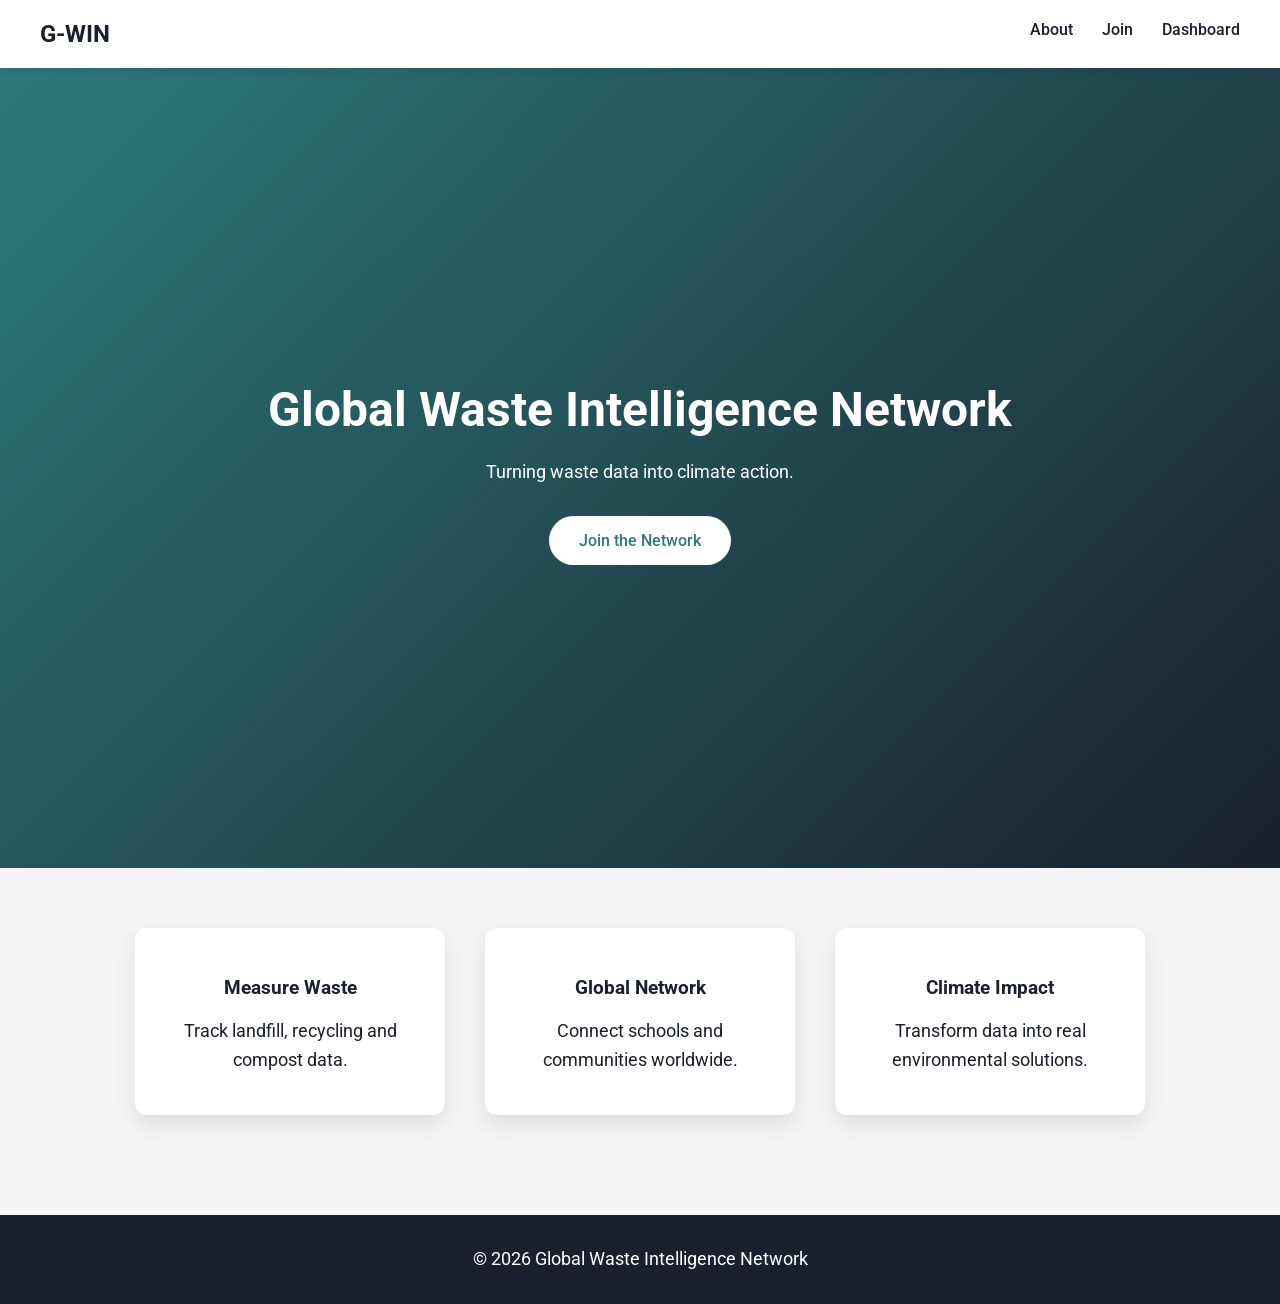
==== index.html @ 57c3c58b "Add files via upload" ====
<!DOCTYPE html>
<html>

<head>
<meta charset="UTF-8">
<title>G-WIN</title>

<link rel="preconnect" href="https://fonts.googleapis.com">
<link href="https://fonts.googleapis.com/css2?family=Roboto:wght@300;400;700&display=swap" rel="stylesheet">

<link rel="stylesheet" href="style.css">

</head>

<body>

<nav class="nav">

<div class="logo">G-WIN</div>

<div class="menu">
<a href="about.html">About</a>
<a href="join.html">Join</a>
<a href="dashboard.html">Dashboard</a>
</div>

</nav>

<section class="hero">

<h1>Global Waste Intelligence Network</h1>

<p>Turning waste data into climate action.</p>

<a href="join.html" class="btn">Join the Network</a>

</section>

<section class="features">

<div class="card">
<h3>Measure Waste</h3>
<p>Track landfill, recycling and compost data.</p>
</div>

<div class="card">
<h3>Global Network</h3>
<p>Connect schools and communities worldwide.</p>
</div>

<div class="card">
<h3>Climate Impact</h3>
<p>Transform data into real environmental solutions.</p>
</div>

</section>

<footer>

<p>© 2026 Global Waste Intelligence Network</p>

</footer>

</body>
</html>
---- style.css ----
/* ---------------- General ---------------- */
body{
font-family:'Roboto',sans-serif;
margin:0;
background:#f5f5f7;
color:#1a202c;
}

h1{
font-size:48px;
font-weight:700;
margin:10px 0;
}

h2{
font-size:28px;
font-weight:500;
margin:10px 0;
}

p{
font-size:18px;
line-height:1.6;
margin:10px 0;
}

/* ---------------- Navigation ---------------- */
.nav{
display:flex;
justify-content:space-between;
padding:20px 40px;
background:white;
box-shadow:0 2px 10px rgba(0,0,0,0.1);
position:sticky;
top:0;
z-index:100;
}

.logo{
font-weight:700;
font-size:24px;
}

.menu a{
margin-left:25px;
text-decoration:none;
color:#1a202c;
font-weight:500;
transition:0.3s;
}

.menu a:hover{
color:#2c7a7b;
}

/* ---------------- Hero Sections ---------------- */
.hero{
height:80vh;
display:flex;
flex-direction:column;
justify-content:center;
align-items:center;
text-align:center;
background:linear-gradient(135deg,#2c7a7b,#1a202c);
color:white;
padding:40px;
}

.hero-small{
height:50vh;
background:linear-gradient(135deg,#1a5959,#2c7a7b);
}

.btn{
background:white;
padding:15px 30px;
border-radius:30px;
text-decoration:none;
color:#2c7a7b;
margin-top:20px;
font-weight:500;
transition:0.3s;
}

.btn:hover{
background:#e6fffa;
}

/* ---------------- Features / Cards ---------------- */
.features, .steps{
display:flex;
flex-wrap:wrap;
justify-content:center;
gap:40px;
padding:60px 20px;
}

.card, .step{
background:white;
padding:30px;
border-radius:12px;
box-shadow:0 10px 25px rgba(0,0,0,0.1);
width:250px;
transition:0.3s;
text-align:center;
}

.card:hover, .step:hover{
transform:translateY(-10px);
}

/* ---------------- Founder Section ---------------- */
.founder{
display:flex;
flex-wrap:wrap;
gap:40px;
align-items:center;
padding:80px 20px;
background:white;
justify-content:center;
}

.founder img{
width:200px;
height:200px;
border-radius:50%;
object-fit:cover;
}

.founder-text{
max-width:600px;
}

/* ---------------- Parallax Section ---------------- */
.parallax{
height:400px;
background-image:url('https://images.unsplash.com/photo-1501004318641-b39e6451bec6');
background-attachment:fixed;
background-position:center;
background-repeat:no-repeat;
background-size:cover;
display:flex;
flex-direction:column;
justify-content:center;
align-items:center;
color:white;
text-align:center;
font-size:28px;
}

/* ---------------- Map ---------------- */
#map{
height:400px;
margin:40px auto;
width:90%;
border-radius:10px;
}

/* ---------------- Login / Join Form ---------------- */
.login{
display:flex;
flex-direction:column;
align-items:center;
margin-top:100px;
}

.login input{
margin:10px;
padding:10px;
width:250px;
border-radius:6px;
border:1px solid #ccc;
}

.login button{
padding:10px 20px;
margin-top:10px;
border:none;
border-radius:6px;
background:#2c7a7b;
color:white;
font-weight:500;
cursor:pointer;
transition:0.3s;
}

.login button:hover{
background:#1a5959;
}

/* ---------------- Footer ---------------- */
footer{
background:#1a202c;
color:white;
text-align:center;
padding:20px;
margin-top:40px;
}
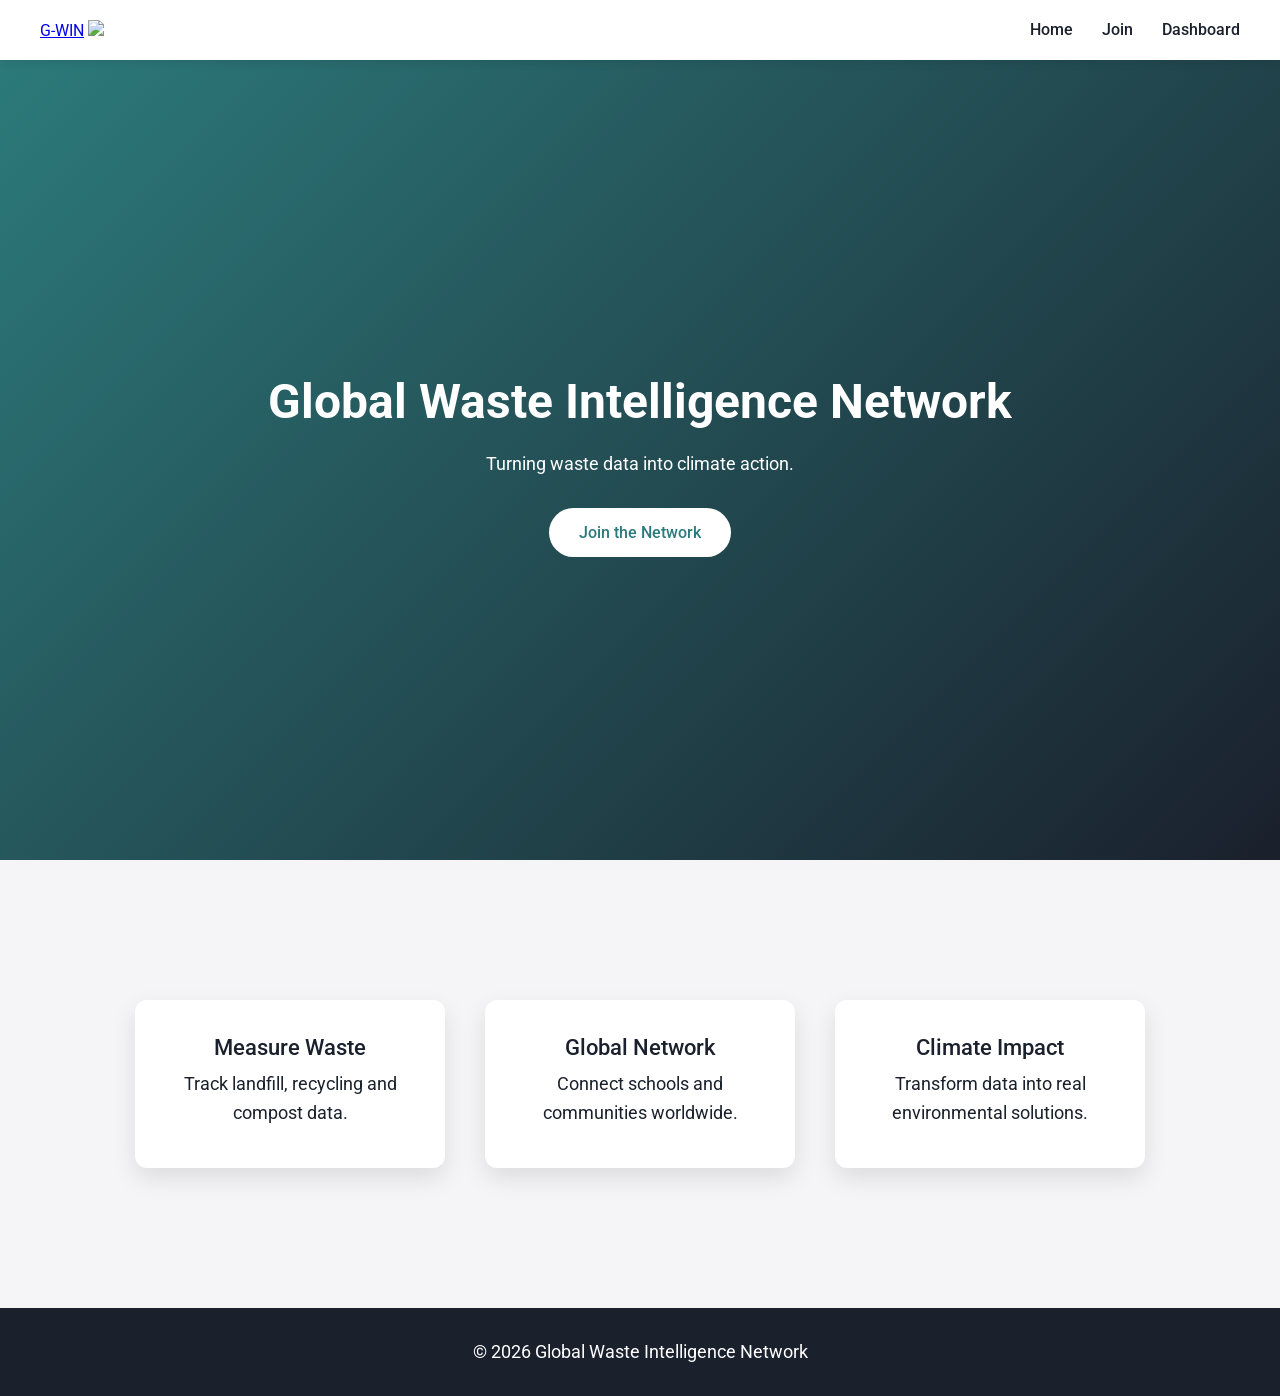
==== commit f14d9430: "Revise logo section and add logo image Updated the logo section and added a logo image." ====
--- a/index.html
+++ b/index.html
@@ -16,10 +16,13 @@
 
 <nav class="nav">
 
-<div class="logo">G-WIN</div>
+<div class="logo-container">
+  <a href="index.html" class="logo-text">G-WIN</a>
+  <img src="logo.png" class="logo-img">
+</div>
 
 <div class="menu">
-<a href="about.html">About</a>
+<a href="index.html">Home</a>
 <a href="join.html">Join</a>
 <a href="dashboard.html">Dashboard</a>
 </div>
@@ -62,4 +65,4 @@
 </footer>
 
 </body>
-</html>+</html>
--- a/style.css
+++ b/style.css
@@ -1,198 +1,246 @@
+@import url('https://fonts.googleapis.com/css2?family=Roboto:wght@300;400;500;700&display=swap');
+
 /* ---------------- General ---------------- */
-body{
-font-family:'Roboto',sans-serif;
-margin:0;
-background:#f5f5f7;
-color:#1a202c;
-}
-
-h1{
-font-size:48px;
-font-weight:700;
-margin:10px 0;
-}
-
-h2{
-font-size:28px;
-font-weight:500;
-margin:10px 0;
-}
-
-p{
-font-size:18px;
-line-height:1.6;
-margin:10px 0;
+body {
+  font-family: 'Roboto', sans-serif;
+  margin: 0;
+  background: #f5f5f7;
+  color: #1a202c;
+}
+
+h1 {
+  font-size: 48px;
+  font-weight: 700;
+  margin: 10px 0;
+}
+
+h2 {
+  font-size: 28px;
+  font-weight: 500;
+  margin: 10px 0;
+}
+
+h3 {
+  font-size: 22px;
+  font-weight: 500;
+  margin: 5px 0;
+}
+
+p {
+  font-size: 18px;
+  line-height: 1.6;
+  margin: 10px 0;
 }
 
 /* ---------------- Navigation ---------------- */
-.nav{
-display:flex;
-justify-content:space-between;
-padding:20px 40px;
-background:white;
-box-shadow:0 2px 10px rgba(0,0,0,0.1);
-position:sticky;
-top:0;
-z-index:100;
-}
-
-.logo{
-font-weight:700;
-font-size:24px;
-}
-
-.menu a{
-margin-left:25px;
-text-decoration:none;
-color:#1a202c;
-font-weight:500;
-transition:0.3s;
-}
-
-.menu a:hover{
-color:#2c7a7b;
+.nav {
+  display: flex;
+  justify-content: space-between;
+  padding: 20px 40px;
+  background: white;
+  box-shadow: 0 2px 10px rgba(0,0,0,0.1);
+  position: sticky;
+  top: 0;
+  z-index: 100;
+}
+
+.logo {
+  font-weight: 700;
+  font-size: 24px;
+}
+
+.menu a {
+  margin-left: 25px;
+  text-decoration: none;
+  color: #1a202c;
+  font-weight: 500;
+  transition: 0.3s;
+}
+
+.menu a:hover {
+  color: #2c7a7b;
 }
 
 /* ---------------- Hero Sections ---------------- */
-.hero{
-height:80vh;
-display:flex;
-flex-direction:column;
-justify-content:center;
-align-items:center;
-text-align:center;
-background:linear-gradient(135deg,#2c7a7b,#1a202c);
-color:white;
-padding:40px;
-}
-
-.hero-small{
-height:50vh;
-background:linear-gradient(135deg,#1a5959,#2c7a7b);
-}
-
-.btn{
-background:white;
-padding:15px 30px;
-border-radius:30px;
-text-decoration:none;
-color:#2c7a7b;
-margin-top:20px;
-font-weight:500;
-transition:0.3s;
-}
-
-.btn:hover{
-background:#e6fffa;
-}
-
-/* ---------------- Features / Cards ---------------- */
-.features, .steps{
-display:flex;
-flex-wrap:wrap;
-justify-content:center;
-gap:40px;
-padding:60px 20px;
-}
-
-.card, .step{
-background:white;
-padding:30px;
-border-radius:12px;
-box-shadow:0 10px 25px rgba(0,0,0,0.1);
-width:250px;
-transition:0.3s;
-text-align:center;
-}
-
-.card:hover, .step:hover{
-transform:translateY(-10px);
-}
-
-/* ---------------- Founder Section ---------------- */
-.founder{
-display:flex;
-flex-wrap:wrap;
-gap:40px;
-align-items:center;
-padding:80px 20px;
-background:white;
-justify-content:center;
-}
-
-.founder img{
-width:200px;
-height:200px;
-border-radius:50%;
-object-fit:cover;
-}
-
-.founder-text{
-max-width:600px;
+.hero {
+  height: 80vh;
+  display: flex;
+  flex-direction: column;
+  justify-content: center;
+  align-items: center;
+  text-align: center;
+  background: linear-gradient(135deg, #2c7a7b, #1a202c);
+  color: white;
+  padding: 40px;
+}
+
+.hero-small {
+  height: 50vh;
+  background: linear-gradient(135deg, #1a5959, #2c7a7b);
+}
+
+.btn {
+  background: white;
+  padding: 15px 30px;
+  border-radius: 30px;
+  text-decoration: none;
+  color: #2c7a7b;
+  margin-top: 20px;
+  font-weight: 500;
+  transition: 0.3s;
+}
+
+.btn:hover {
+  background: #e6fffa;
+}
+
+/* ---------------- Features / Steps Cards ---------------- */
+.features, .steps {
+  display: flex;
+  flex-wrap: wrap;
+  justify-content: center;
+  gap: 40px;
+  padding: 60px 20px;
+}
+
+.card, .step {
+  background: white;
+  padding: 30px;
+  border-radius: 12px;
+  box-shadow: 0 10px 25px rgba(0,0,0,0.1);
+  width: 250px;
+  transition: 0.3s;
+  text-align: center;
+}
+
+.card:hover, .step:hover {
+  transform: translateY(-10px);
+}
+
+.founder-apple img {
+  width: 180px;
+  height: 180px;
+  border-radius: 50%;
+  object-fit: cover;
+  box-shadow: 0 15px 30px rgba(0,0,0,0.15);
+}
+
+.about-apple {
+  padding: 100px 20px;
+  text-align: center;
+  background: #ffffff;
+}
+
+.about-apple h1 {
+  font-size: 56px;
+  font-weight: 700;
+}
+
+.subtitle {
+  color: #6b7280;
+  font-size: 20px;
+  margin-bottom: 40px;
+}
+
+.founder-apple {
+  display: flex;
+  align-items: center;
+  justify-content: center;
+  gap: 50px;
+  flex-wrap: wrap;
+  margin-top: 50px;
+}
+
+.founder-text {
+  max-width: 500px;
+  text-align: left;
+}
+
+.founder-text h3 {
+  font-size: 26px;
+  font-weight: 600;
+}
+
+.founder-text p {
+  color: #4b5563;
+  font-size: 17px;
+}
+
+section {
+  margin-bottom: 80px;
 }
 
 /* ---------------- Parallax Section ---------------- */
-.parallax{
-height:400px;
-background-image:url('https://images.unsplash.com/photo-1501004318641-b39e6451bec6');
-background-attachment:fixed;
-background-position:center;
-background-repeat:no-repeat;
-background-size:cover;
-display:flex;
-flex-direction:column;
-justify-content:center;
-align-items:center;
-color:white;
-text-align:center;
-font-size:28px;
+.parallax {
+  height: 400px;
+  background-image: url('https://images.unsplash.com/photo-1501004318641-b39e6451bec6');
+  background-attachment: fixed;
+  background-position: center;
+  background-repeat: no-repeat;
+  background-size: cover;
+  display: flex;
+  flex-direction: column;
+  justify-content: center;
+  align-items: center;
+  color: white;
+  text-align: center;
+  font-size: 28px;
 }
 
 /* ---------------- Map ---------------- */
-#map{
-height:400px;
-margin:40px auto;
-width:90%;
-border-radius:10px;
-}
+#map {
+  height: 400px;
+  margin: 40px auto;
+  width: 90%;
+  border-radius: 10px;
+}
+
 
 /* ---------------- Login / Join Form ---------------- */
-.login{
-display:flex;
-flex-direction:column;
-align-items:center;
-margin-top:100px;
-}
-
-.login input{
-margin:10px;
-padding:10px;
-width:250px;
-border-radius:6px;
-border:1px solid #ccc;
-}
-
-.login button{
-padding:10px 20px;
-margin-top:10px;
-border:none;
-border-radius:6px;
-background:#2c7a7b;
-color:white;
-font-weight:500;
-cursor:pointer;
-transition:0.3s;
-}
-
-.login button:hover{
-background:#1a5959;
+.login {
+  display: flex;
+  flex-direction: column;
+  align-items: center;
+  margin-top: 100px;
+}
+
+.login input {
+  margin: 10px;
+  padding: 12px;
+  width: 250px;
+  border-radius: 6px;
+  border: 1px solid #ccc;
+  font-size: 16px;
+}
+
+.login button {
+  padding: 12px 25px;
+  margin-top: 10px;
+  border: none;
+  border-radius: 6px;
+  background: #2c7a7b;
+  color: white;
+  font-weight: 500;
+  cursor: pointer;
+  transition: 0.3s;
+}
+
+.login button:hover {
+  background: #1a5959;
+}
+
+/* ---------------- Dashboard Chart ---------------- */
+canvas {
+  max-width: 90%;
+  margin: 40px auto;
+  display: block;
 }
 
 /* ---------------- Footer ---------------- */
-footer{
-background:#1a202c;
-color:white;
-text-align:center;
-padding:20px;
-margin-top:40px;
-}+footer {
+  background: #1a202c;
+  color: white;
+  text-align: center;
+  padding: 20px;
+  margin-top: 40px;
+}
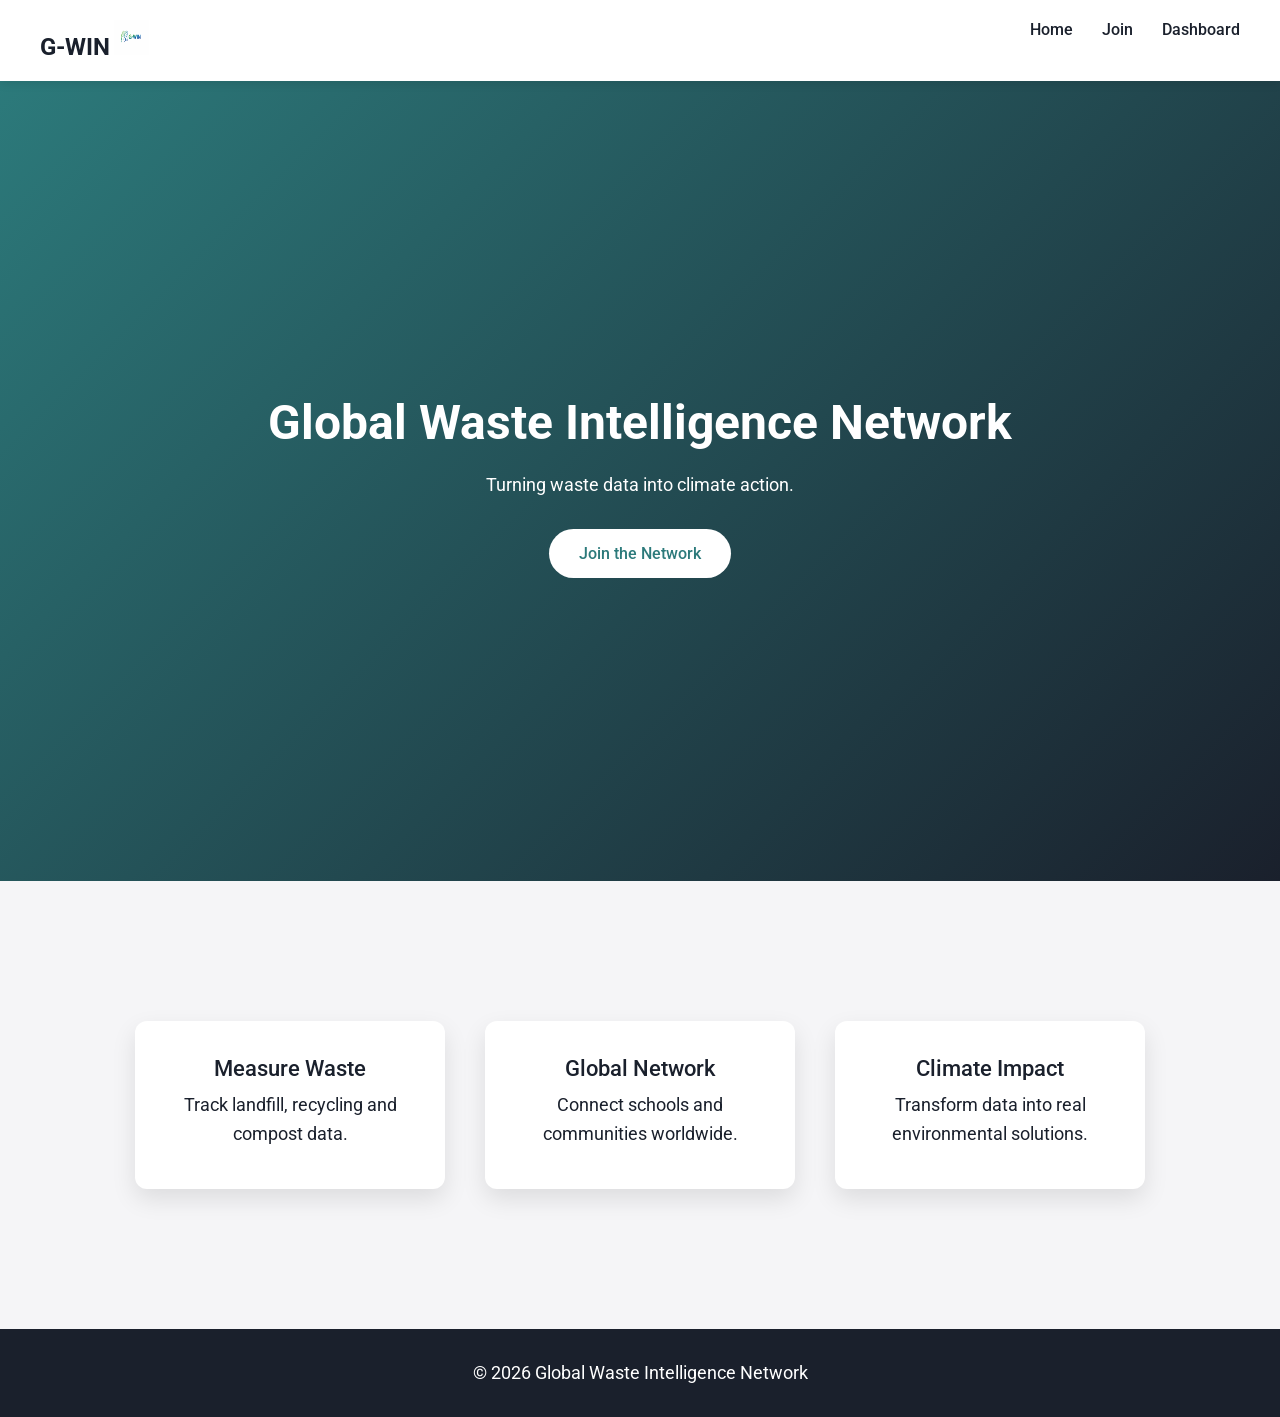
==== commit 5b56c0fd: "Fix HTML formatting and structure" ====
--- a/index.html
+++ b/index.html
@@ -17,10 +17,9 @@
 <nav class="nav">
 
 <div class="logo-container">
-  <a href="index.html" class="logo-text">G-WIN</a>
-  <img src="logo.png" class="logo-img">
-</div>
-
+<a href="index.html" class="logo-text">G-WIN</a>
+<img src="logo.png" class="logo-img">
+</div>  
 <div class="menu">
 <a href="index.html">Home</a>
 <a href="join.html">Join</a>
--- a/style.css
+++ b/style.css
@@ -136,10 +136,10 @@
   font-weight: 700;
 }
 
-.subtitle {
-  color: #6b7280;
-  font-size: 20px;
-  margin-bottom: 40px;
+.subtitle{
+  font-size:20px;
+  color:#6b7280;
+  margin-bottom:40px;
 }
 
 .founder-apple {
@@ -186,6 +186,25 @@
   text-align: center;
   font-size: 28px;
 }
+.contributors{
+  margin-top:80px;
+  text-align:center;
+}
+
+.contributors-list{
+  display:flex;
+  justify-content:center;
+  gap:40px;
+  margin-top:20px;
+}
+
+.contributor img{
+  width:80px;
+}
+
+.contributor p{
+  margin-top:10px;
+}
 
 /* ---------------- Map ---------------- */
 #map {
@@ -244,3 +263,59 @@
   padding: 20px;
   margin-top: 40px;
 }
+----------------------------------------------------
+.logo-container{
+  display:flex;
+  align-items:center;
+  gap:10px;
+}
+
+.logo-text{
+  font-weight:700;
+  font-size:24px;
+  text-decoration:none;
+  color:#1a202c;
+}
+
+.logo-img{
+  width:35px;
+  height:35px;
+}
+-----------------------------------------------------
+form{
+  max-width:600px;
+  margin:60px auto;
+  display:flex;
+  flex-direction:column;
+  gap:15px;
+}
+
+input, select, textarea{
+  padding:12px;
+  border-radius:8px;
+  border:1px solid #ccc;
+  font-size:16px;
+}
+
+textarea{
+  height:120px;
+}
+
+button{
+  padding:12px;
+  border:none;
+  border-radius:8px;
+  background:#2c7a7b;
+  color:white;
+  font-size:16px;
+  cursor:pointer;
+}
+
+button:hover{
+  background:#1a5959;
+}
+
+.success{
+  text-align:center;
+  margin-top:150px;
+}
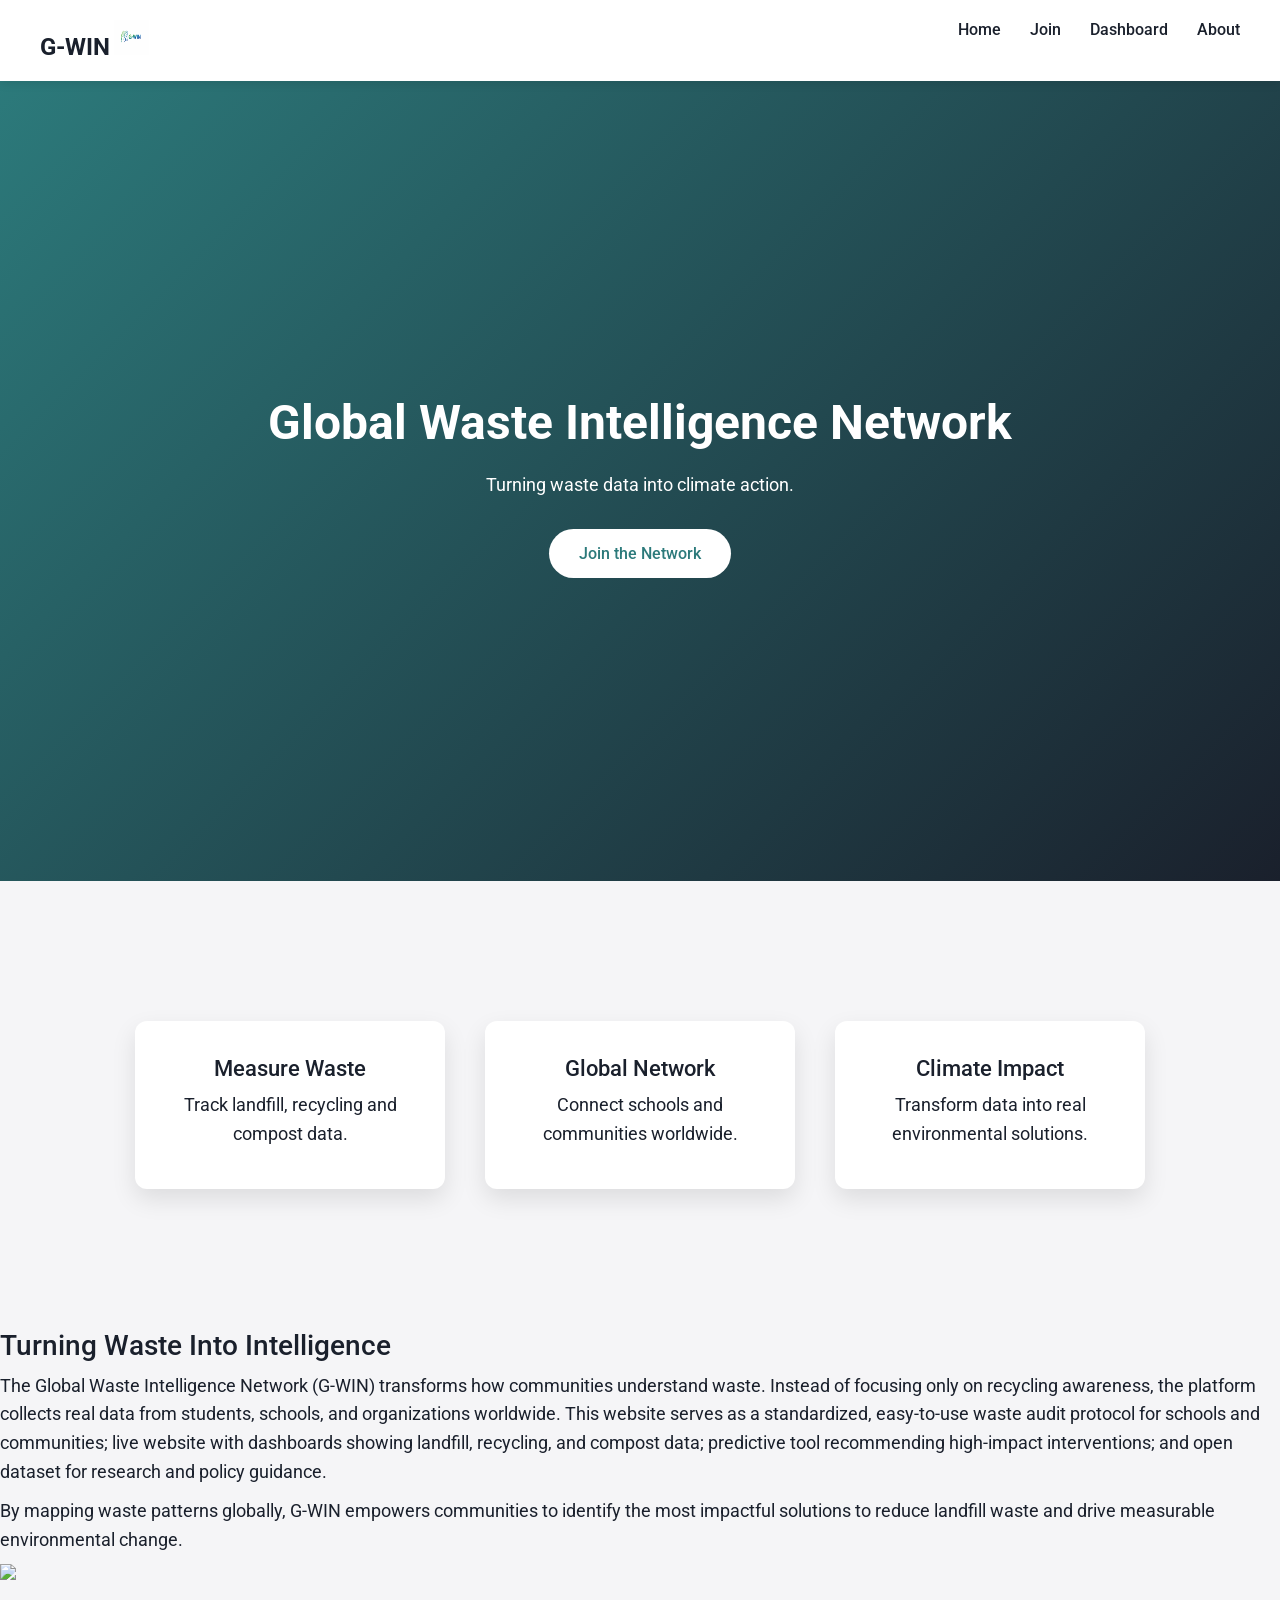
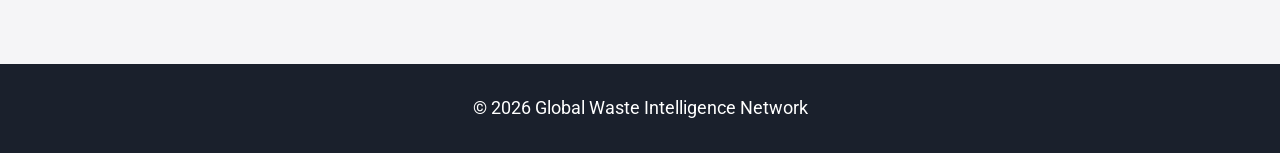
==== commit 380d9969: "Add mission section to index.html Added a new mission section with details about G-WIN's goals and v" ====
--- a/index.html
+++ b/index.html
@@ -17,13 +17,15 @@
 <nav class="nav">
 
 <div class="logo-container">
-<a href="index.html" class="logo-text">G-WIN</a>
-<img src="logo.png" class="logo-img">
-</div>  
+  <a href="index.html" class="logo-text">G-WIN</a>
+  <img src="logo.png" class="logo-img">
+</div>
+
 <div class="menu">
 <a href="index.html">Home</a>
 <a href="join.html">Join</a>
 <a href="dashboard.html">Dashboard</a>
+<a href="about.html">About</a>
 </div>
 
 </nav>
@@ -57,6 +59,33 @@
 
 </section>
 
+<section class="mission-section">
+
+<div class="mission-text">
+<h2>Turning Waste Into Intelligence</h2>
+
+<p>
+The Global Waste Intelligence Network (G-WIN) transforms how communities understand waste.
+  Instead of focusing only on recycling awareness, the platform collects real data from 
+  students, schools, and organizations worldwide. This website serves as a standardized, 
+  easy-to-use waste audit protocol for schools and communities; live website with dashboards 
+  showing landfill, recycling, and compost data; predictive tool recommending high-impact interventions; and open dataset for research and policy guidance.
+
+</p>
+
+<p>
+By mapping waste patterns globally, G-WIN empowers communities to identify the most impactful
+solutions to reduce landfill waste and drive measurable environmental change.
+</p>
+
+</div>
+
+<div class="mission-visual">
+<img src="https://images.unsplash.com/photo-1497436072909-f5e4be32a471">
+</div>
+
+</section>
+
 <footer>
 
 <p>© 2026 Global Waste Intelligence Network</p>
--- a/style.css
+++ b/style.css
@@ -1,6 +1,6 @@
 @import url('https://fonts.googleapis.com/css2?family=Roboto:wght@300;400;500;700&display=swap');
 
-/* ---------------- General ---------------- */
+/* -------------------------------- */
 body {
   font-family: 'Roboto', sans-serif;
   margin: 0;
@@ -32,7 +32,7 @@
   margin: 10px 0;
 }
 
-/* ---------------- Navigation ---------------- */
+/* -------------------------------- */
 .nav {
   display: flex;
   justify-content: space-between;
@@ -61,7 +61,7 @@
   color: #2c7a7b;
 }
 
-/* ---------------- Hero Sections ---------------- */
+/* -------------------------------- */
 .hero {
   height: 80vh;
   display: flex;
@@ -94,7 +94,7 @@
   background: #e6fffa;
 }
 
-/* ---------------- Features / Steps Cards ---------------- */
+/* -------------------------------- */
 .features, .steps {
   display: flex;
   flex-wrap: wrap;
@@ -170,7 +170,7 @@
   margin-bottom: 80px;
 }
 
-/* ---------------- Parallax Section ---------------- */
+/* -------------------------------- */
 .parallax {
   height: 400px;
   background-image: url('https://images.unsplash.com/photo-1501004318641-b39e6451bec6');
@@ -186,27 +186,63 @@
   text-align: center;
   font-size: 28px;
 }
+/* -------------------------------- */
+/* ---------------- Contributors Section ---------------- */
+
 .contributors{
-  margin-top:80px;
+  background:#f2f2f2;
+  padding:80px 20px;
   text-align:center;
 }
 
-.contributors-list{
+.contributors h2{
+  font-size:32px;
+  margin-bottom:10px;
+}
+
+.contributors-sub{
+  color:#555;
+  margin-bottom:40px;
+}
+
+.contributors-grid{
   display:flex;
+  flex-wrap:wrap;
   justify-content:center;
-  gap:40px;
-  margin-top:20px;
-}
-
-.contributor img{
+  gap:30px;
+}
+
+.contributor-card{
+  background:white;
+  padding:25px;
+  border-radius:12px;
+  width:220px;
+  box-shadow:0 8px 20px rgba(0,0,0,0.08);
+  transition:0.3s;
+}
+
+.contributor-card:hover{
+  transform:translateY(-6px);
+}
+
+.contributor-card img{
   width:80px;
-}
-
-.contributor p{
-  margin-top:10px;
-}
-
-/* ---------------- Map ---------------- */
+  height:80px;
+  border-radius:50%;
+  object-fit:cover;
+  margin-bottom:15px;
+}
+
+.contributor-card h3{
+  font-size:18px;
+  margin-bottom:5px;
+}
+
+.contributor-card p{
+  font-size:14px;
+  color:#666;
+}
+/* -------------------------------- */
 #map {
   height: 400px;
   margin: 40px auto;
@@ -215,7 +251,7 @@
 }
 
 
-/* ---------------- Login / Join Form ---------------- */
+/* -------------------------------- */
 .login {
   display: flex;
   flex-direction: column;
@@ -248,14 +284,14 @@
   background: #1a5959;
 }
 
-/* ---------------- Dashboard Chart ---------------- */
+/* -------------------------------- */
 canvas {
   max-width: 90%;
   margin: 40px auto;
   display: block;
 }
 
-/* ---------------- Footer ---------------- */
+/* -------------------------------- */
 footer {
   background: #1a202c;
   color: white;
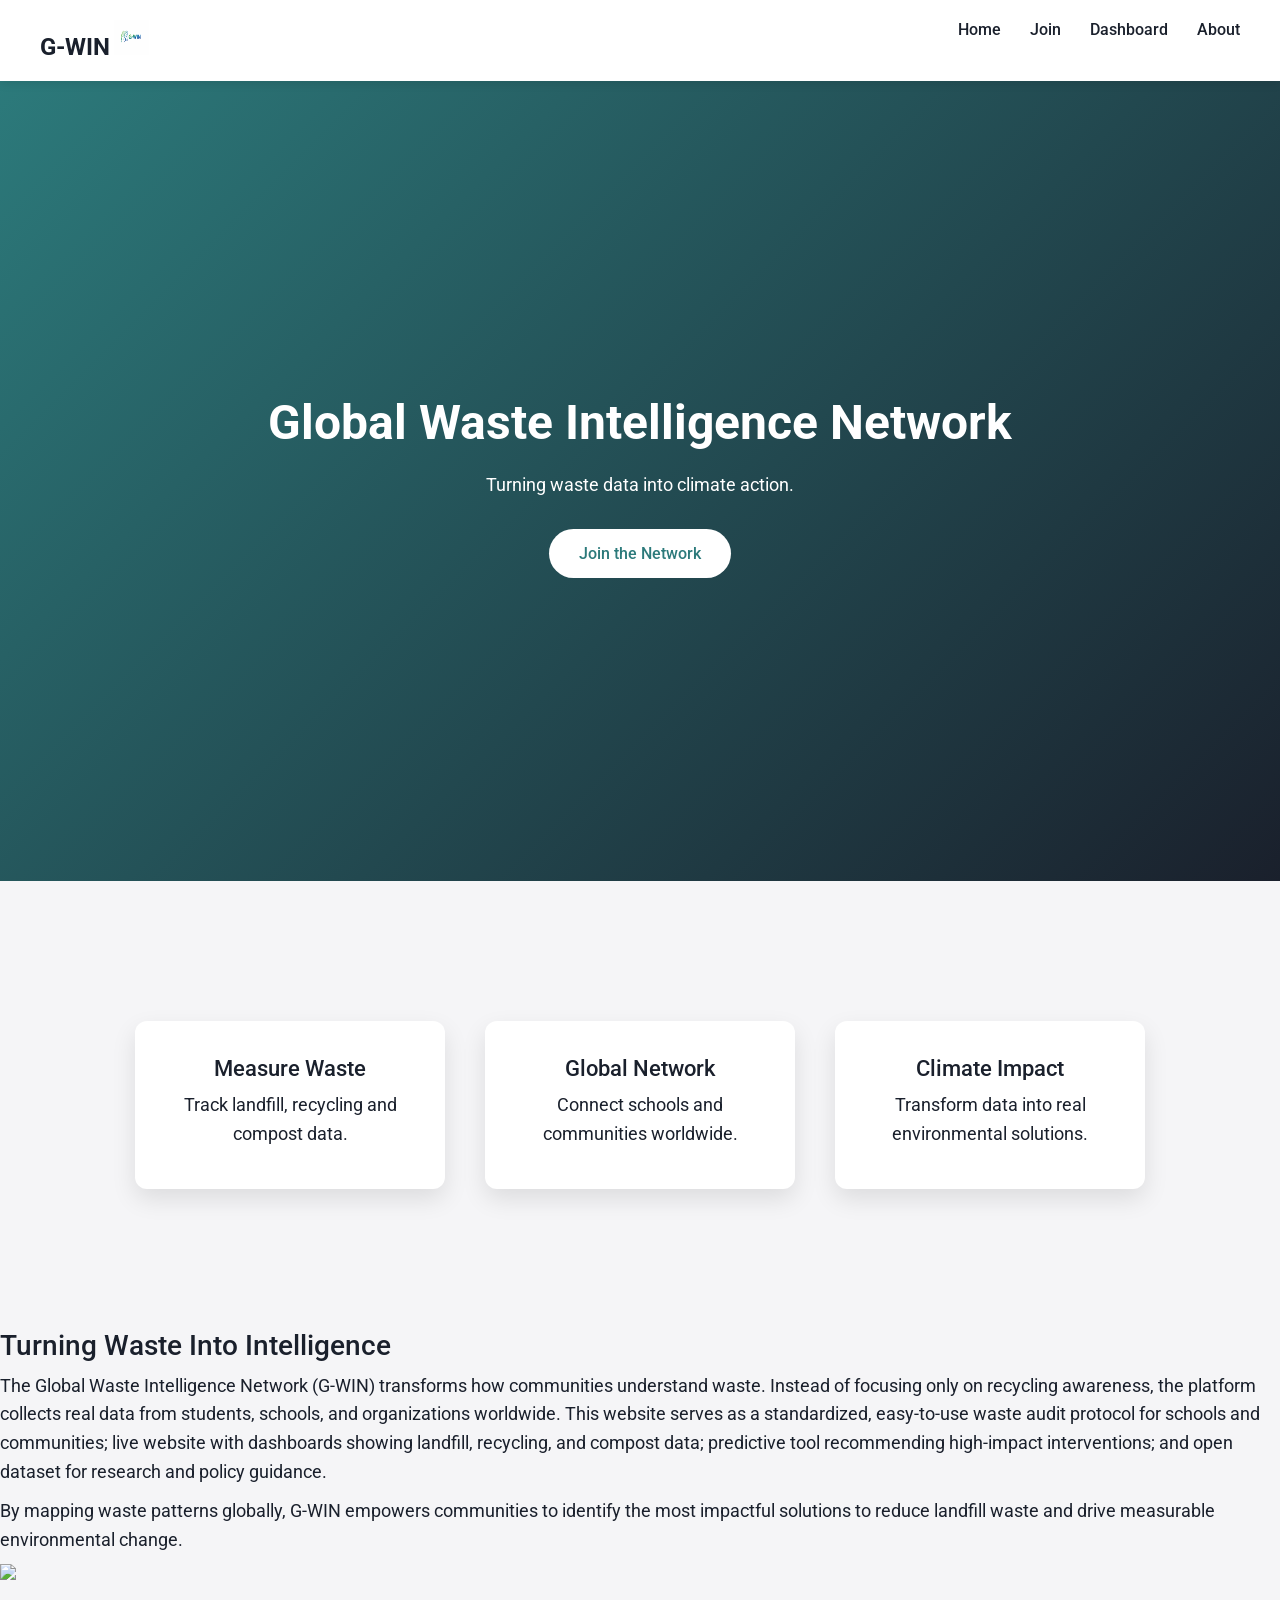
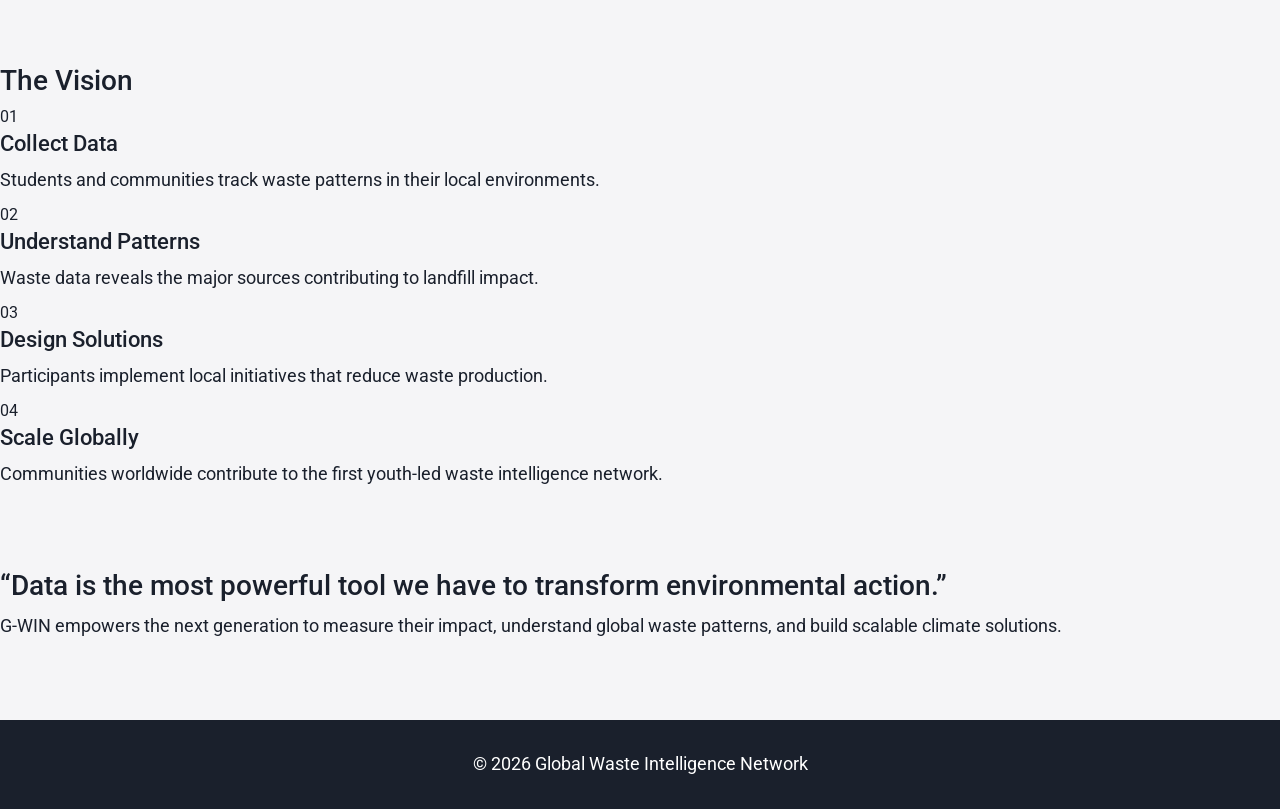
==== commit bc2f20cc: "Add vision section with data collection and impact steps Added a vision section detailing the G-WIN'" ====
--- a/index.html
+++ b/index.html
@@ -83,6 +83,51 @@
 <div class="mission-visual">
 <img src="https://images.unsplash.com/photo-1497436072909-f5e4be32a471">
 </div>
+</section>
+
+<section class="vision">
+
+<h2>The Vision</h2>
+
+<div class="timeline">
+
+<div class="timeline-step">
+<span>01</span>
+<h3>Collect Data</h3>
+<p>Students and communities track waste patterns in their local environments.</p>
+</div>
+
+<div class="timeline-step">
+<span>02</span>
+<h3>Understand Patterns</h3>
+<p>Waste data reveals the major sources contributing to landfill impact.</p>
+</div>
+
+<div class="timeline-step">
+<span>03</span>
+<h3>Design Solutions</h3>
+<p>Participants implement local initiatives that reduce waste production.</p>
+</div>
+
+<div class="timeline-step">
+<span>04</span>
+<h3>Scale Globally</h3>
+<p>Communities worldwide contribute to the first youth-led waste intelligence network.</p>
+</div>
+
+</div>
+
+</section>
+<section class="vision-quote">
+
+<h2>
+“Data is the most powerful tool we have to transform environmental action.”
+</h2>
+
+<p>
+G-WIN empowers the next generation to measure their impact, understand global waste patterns,
+and build scalable climate solutions.
+</p>
 
 </section>
 
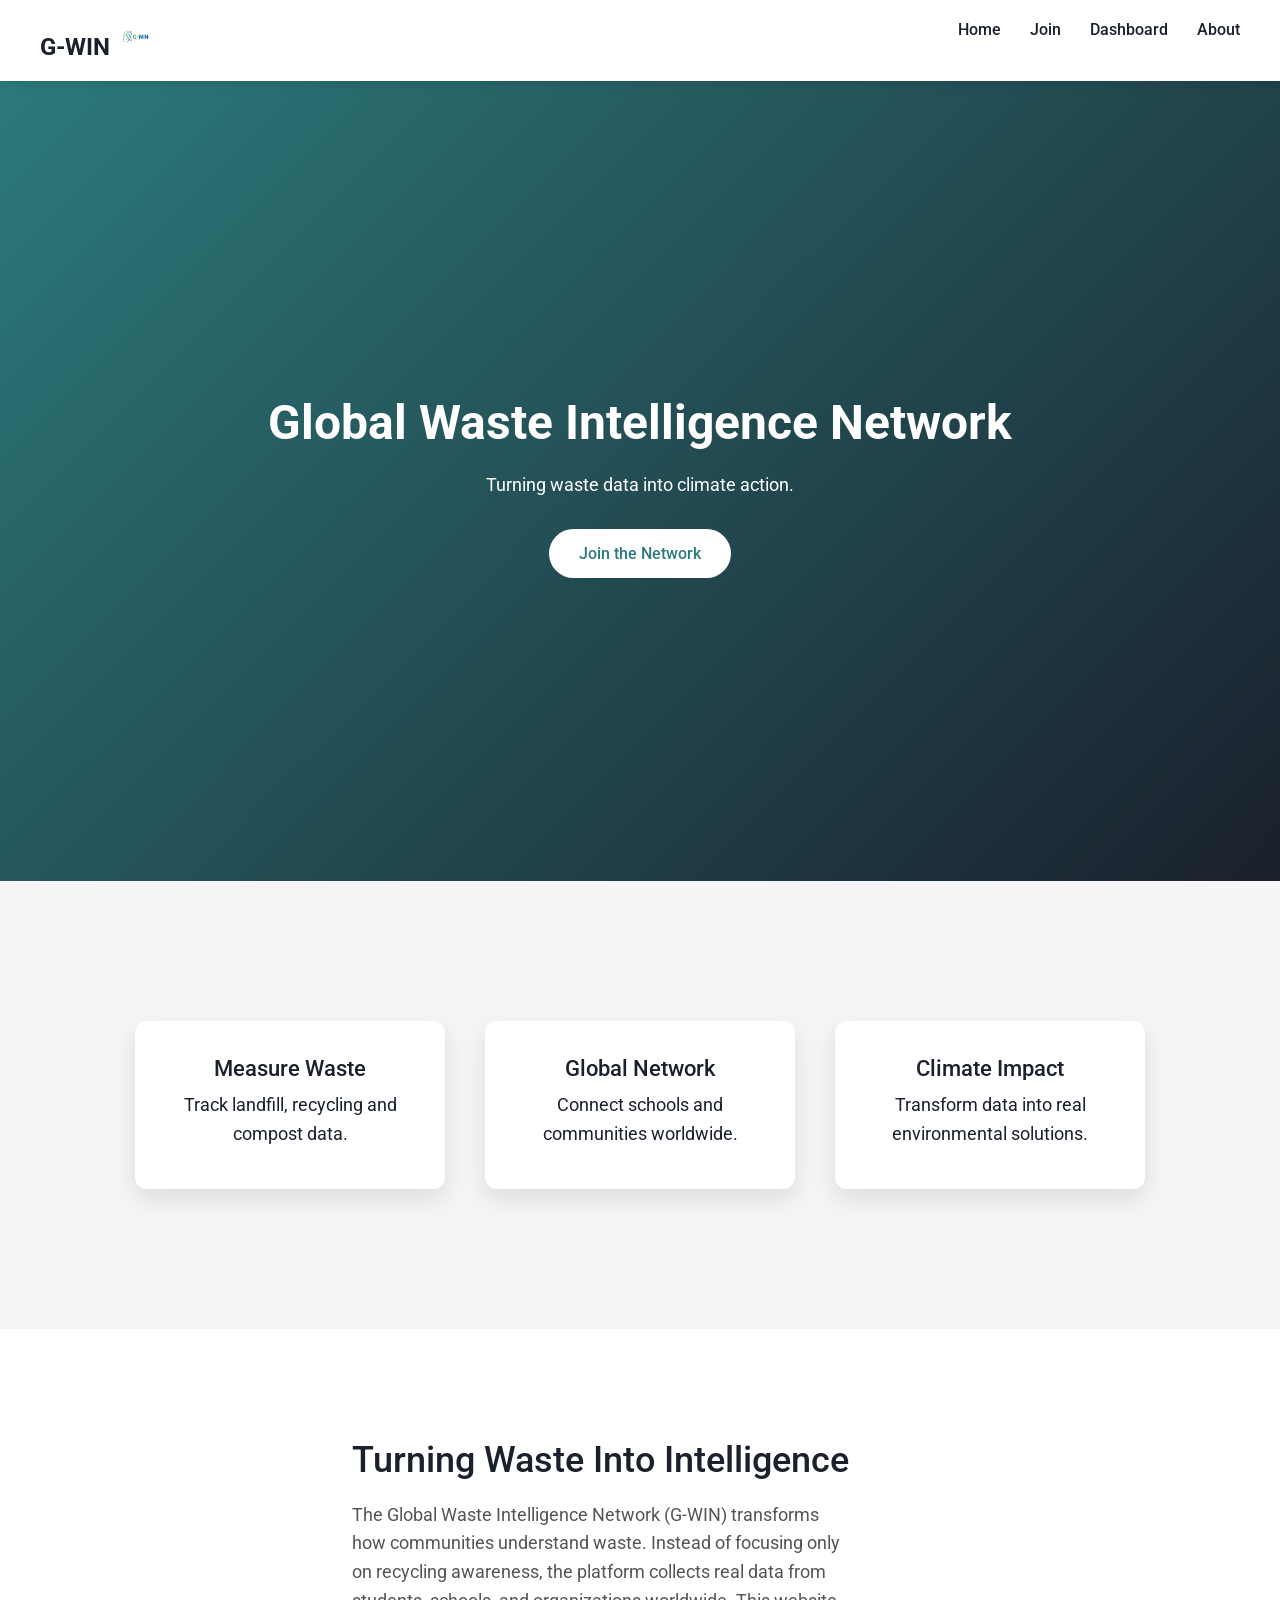
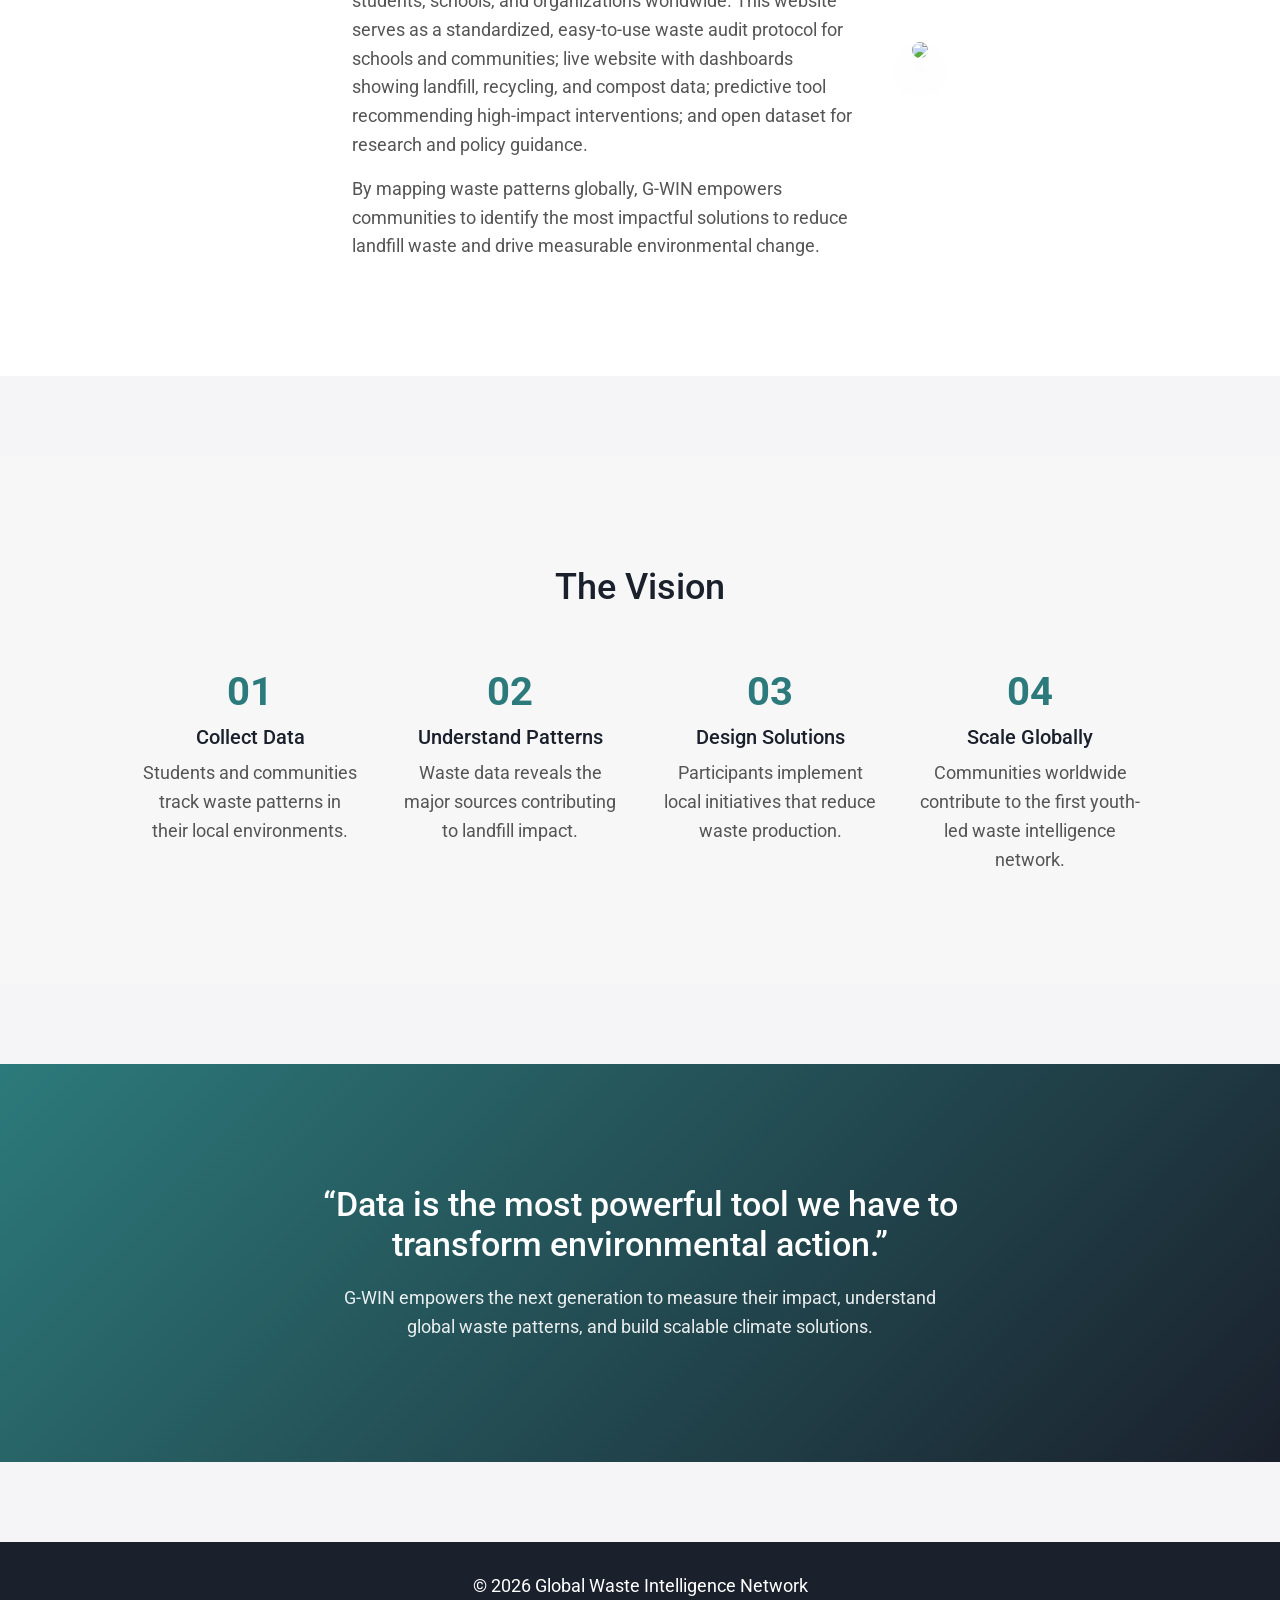
==== commit 963b75d8: "Update index.html" ====
--- a/index.html
+++ b/index.html
@@ -81,7 +81,7 @@
 </div>
 
 <div class="mission-visual">
-<img src="https://images.unsplash.com/photo-1497436072909-f5e4be32a471">
+<img src="https://cdn.phototourl.com/free/2026-03-25-5fb36732-6aac-4a53-8d9b-ef1aba36d68a.jpg">
 </div>
 </section>
 
--- a/style.css
+++ b/style.css
@@ -46,7 +46,7 @@
 
 .logo {
   font-weight: 700;
-  font-size: 24px;
+  font-size: 35px;
 }
 
 .menu a {
@@ -187,7 +187,6 @@
   font-size: 28px;
 }
 /* -------------------------------- */
-/* ---------------- Contributors Section ---------------- */
 
 .contributors{
   background:#f2f2f2;
@@ -314,7 +313,7 @@
 }
 
 .logo-img{
-  width:35px;
+  width:45px;
   height:35px;
 }
 -----------------------------------------------------
@@ -355,3 +354,99 @@
   text-align:center;
   margin-top:150px;
 }
+/* ---------- Mission Section ---------- */
+
+.mission-section{
+display:flex;
+flex-wrap:wrap;
+align-items:center;
+justify-content:center;
+gap:60px;
+padding:100px 20px;
+background:white;
+}
+
+.mission-text{
+max-width:500px;
+}
+
+.mission-text h2{
+font-size:36px;
+margin-bottom:20px;
+}
+
+.mission-text p{
+font-size:18px;
+color:#555;
+margin-bottom:15px;
+}
+
+.mission-visual img{
+width:420px;
+border-radius:12px;
+box-shadow:0 20px 40px rgba(0,0,0,0.1);
+}
+
+/* ---------- Vision Timeline ---------- */
+
+.vision{
+background:#f7f7f7;
+padding:100px 20px;
+text-align:center;
+}
+
+.vision h2{
+font-size:36px;
+margin-bottom:60px;
+}
+
+.timeline{
+display:flex;
+flex-wrap:wrap;
+justify-content:center;
+gap:40px;
+}
+
+.timeline-step{
+max-width:220px;
+}
+
+.timeline-step span{
+font-size:40px;
+font-weight:700;
+color:#2c7a7b;
+display:block;
+margin-bottom:10px;
+}
+
+.timeline-step h3{
+font-size:20px;
+margin-bottom:10px;
+}
+
+.timeline-step p{
+color:#555;
+}
+
+/* ---------- Quote Section ---------- */
+
+.vision-quote{
+padding:120px 20px;
+text-align:center;
+background:linear-gradient(135deg,#2c7a7b,#1a202c);
+color:white;
+}
+
+.vision-quote h2{
+font-size:34px;
+max-width:700px;
+margin:auto;
+margin-bottom:20px;
+}
+
+.vision-quote p{
+max-width:600px;
+margin:auto;
+font-size:18px;
+opacity:0.9;
+}
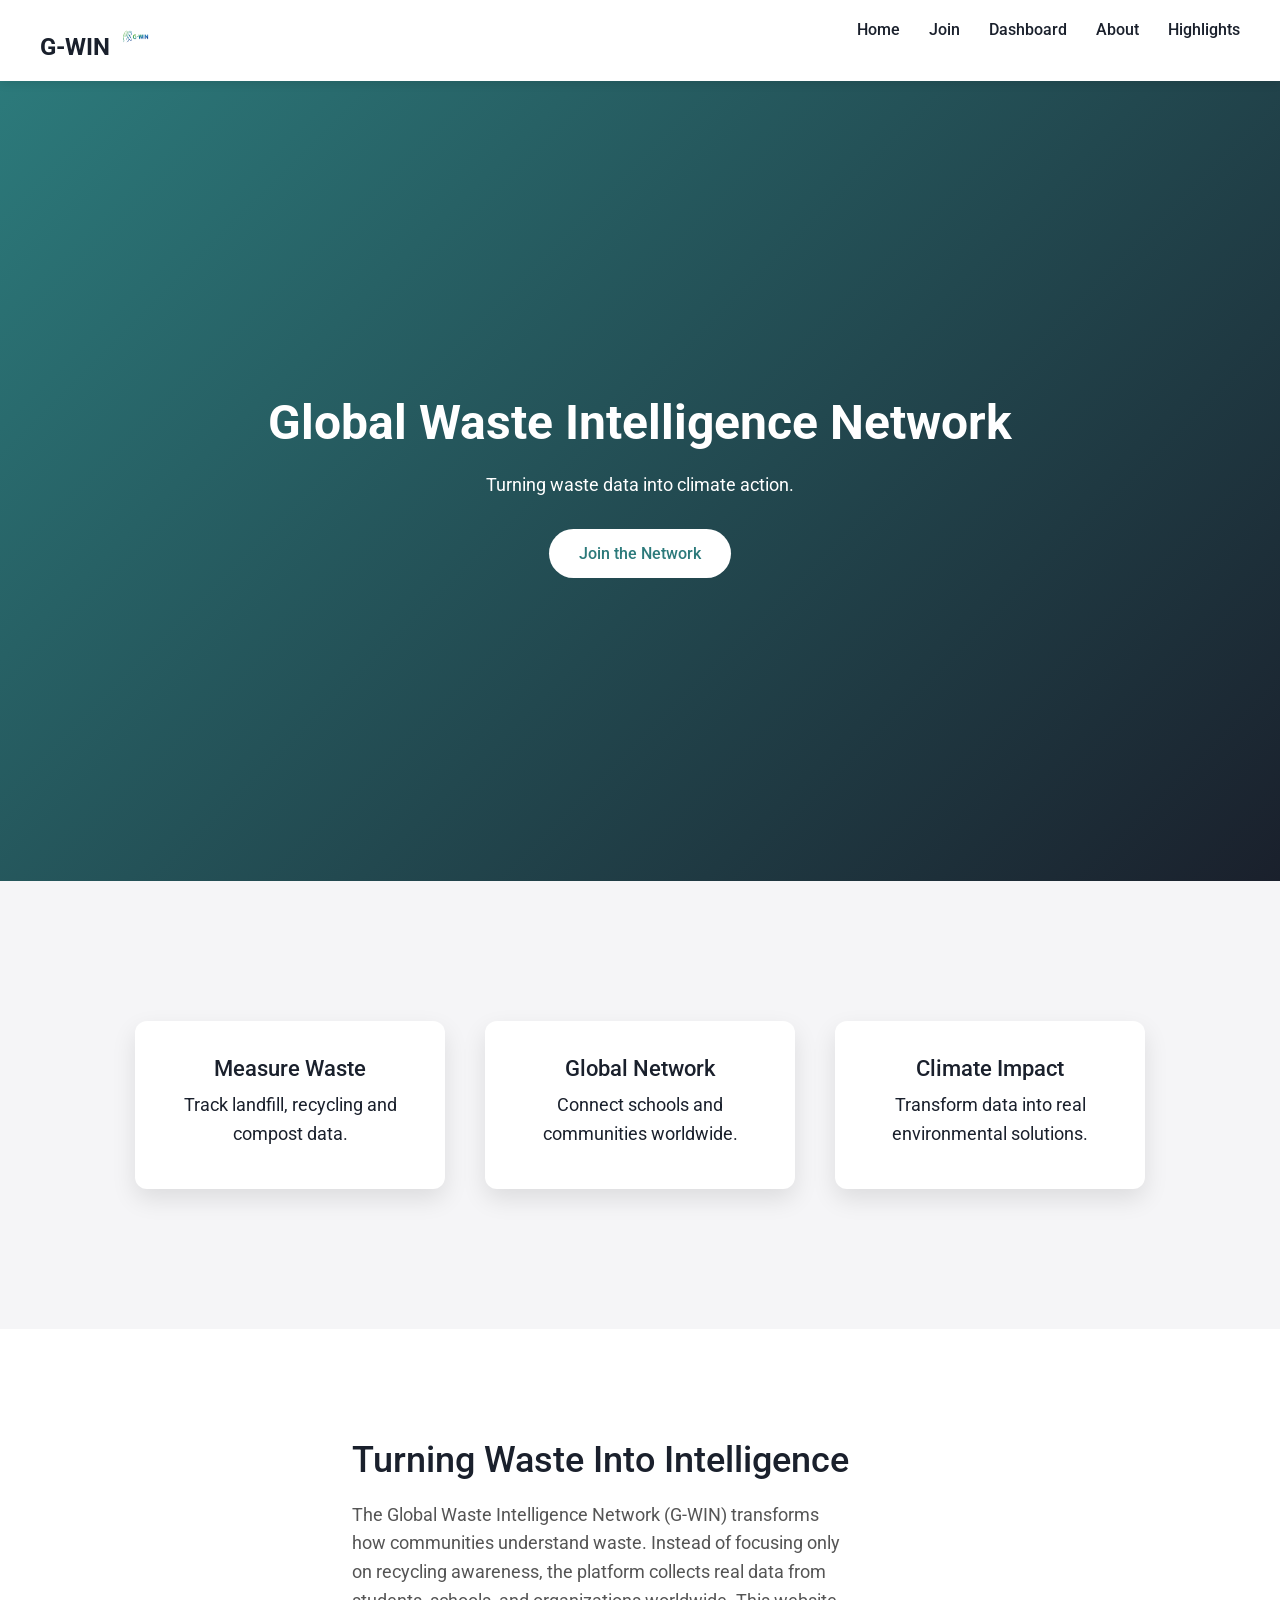
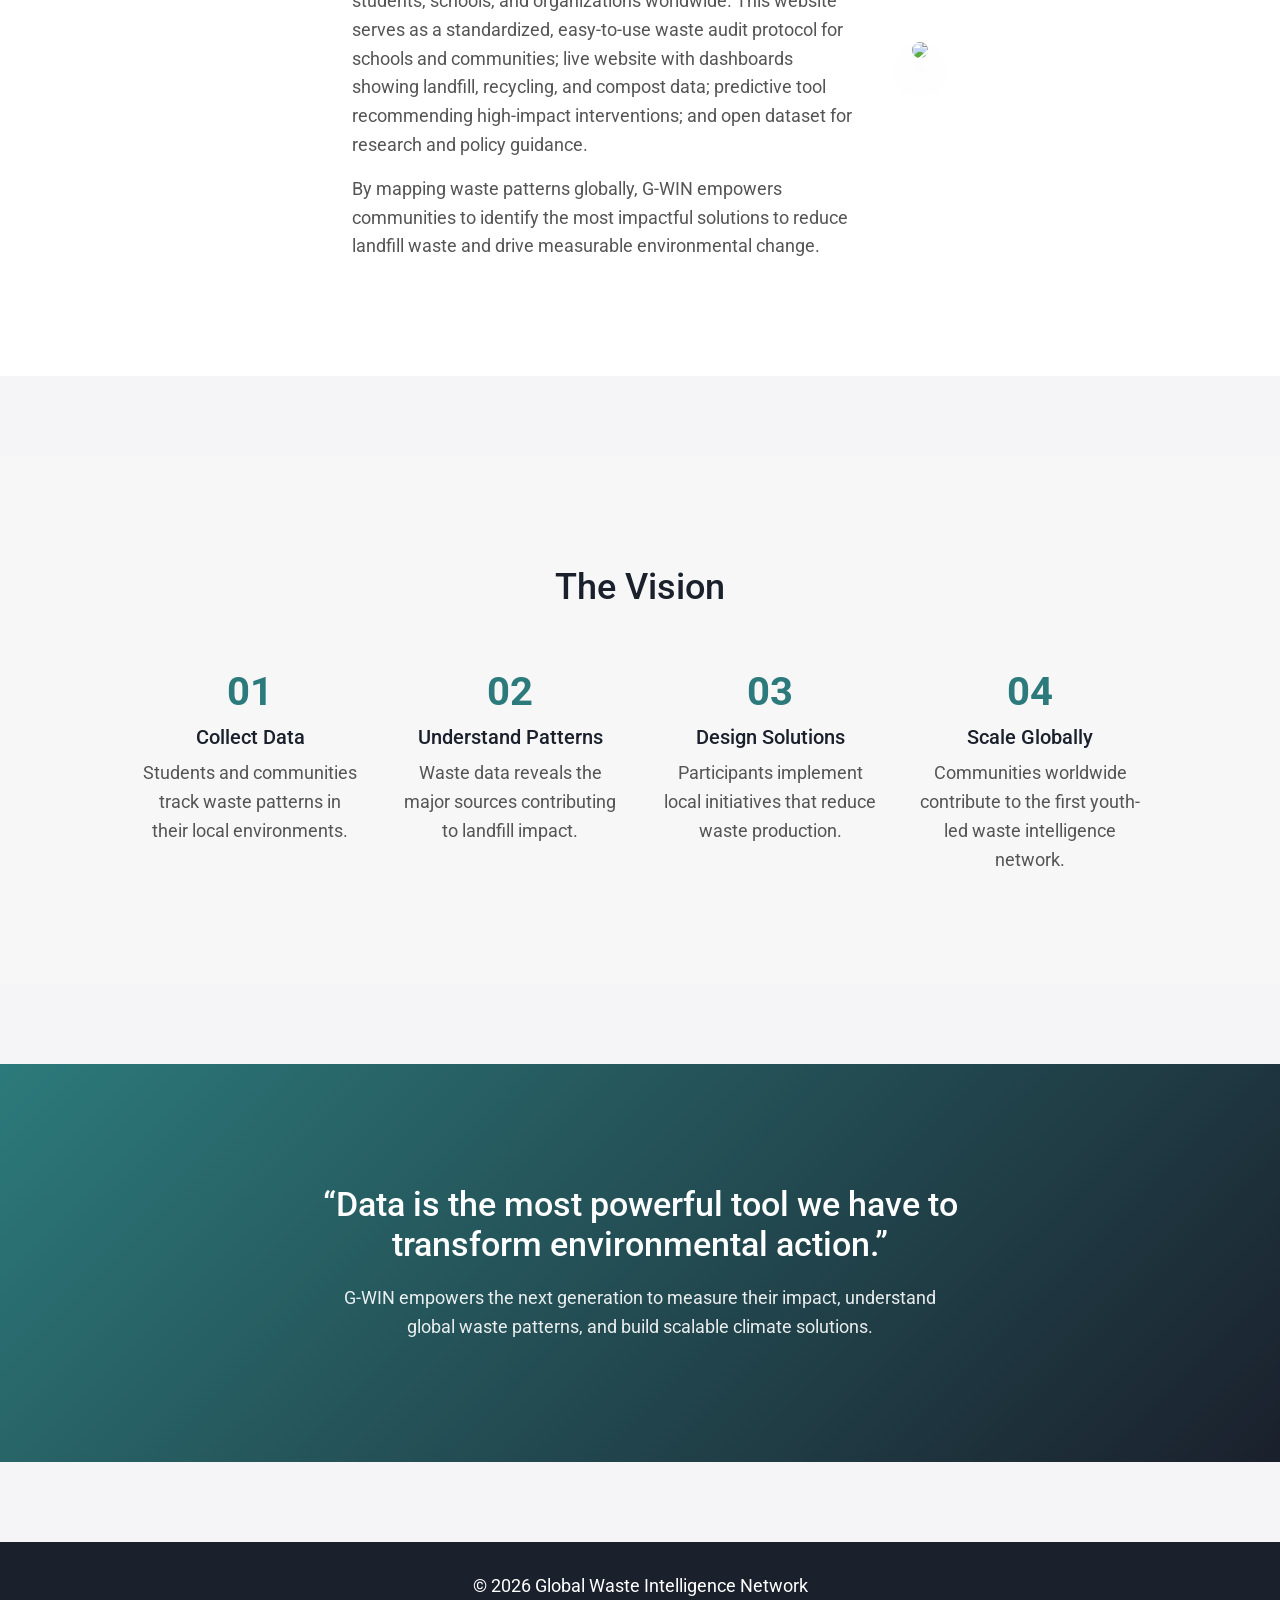
==== commit 545f7c19: "Add Highlights link to navigation menu Added a Highlights page link to the navigation menu." ====
--- a/index.html
+++ b/index.html
@@ -26,6 +26,7 @@
 <a href="join.html">Join</a>
 <a href="dashboard.html">Dashboard</a>
 <a href="about.html">About</a>
+<a href="highlights.html">Highlights</a>
 </div>
 
 </nav>
--- a/style.css
+++ b/style.css
@@ -242,13 +242,60 @@
   color:#666;
 }
 /* -------------------------------- */
-#map {
-  height: 400px;
-  margin: 40px auto;
-  width: 90%;
-  border-radius: 10px;
-}
-
+.stats-row{
+display:flex;
+justify-content:center;
+gap:20px;
+margin:40px auto;
+flex-wrap:wrap;
+}
+
+.stat-card{
+background:white;
+padding:25px;
+border-radius:12px;
+box-shadow:0 10px 25px rgba(0,0,0,0.1);
+width:220px;
+text-align:center;
+transition:0.3s;
+}
+
+.stat-card:hover{
+transform:translateY(-5px);
+}
+
+.stat-card h2{
+font-size:42px;
+font-weight:700;
+color:#2c7a7b;
+margin-bottom:10px;
+}
+
+.stat-card p{
+font-size:16px;
+color:#555;
+margin:0;
+}
+
+.dashboard-title{
+text-align:center;
+margin-top:40px;
+margin-bottom:20px;
+}
+
+#map{
+height:500px;
+width:90%;
+margin:40px auto;
+border-radius:12px;
+box-shadow:0 10px 25px rgba(0,0,0,0.1);
+}
+
+#chart{
+max-width:800px;
+margin:50px auto;
+display:block;
+}
 
 /* -------------------------------- */
 .login {
@@ -354,7 +401,7 @@
   text-align:center;
   margin-top:150px;
 }
-/* ---------- Mission Section ---------- */
+/* -------------------- */
 
 .mission-section{
 display:flex;
@@ -387,7 +434,7 @@
 box-shadow:0 20px 40px rgba(0,0,0,0.1);
 }
 
-/* ---------- Vision Timeline ---------- */
+/* -------------------- */
 
 .vision{
 background:#f7f7f7;
@@ -428,7 +475,7 @@
 color:#555;
 }
 
-/* ---------- Quote Section ---------- */
+/* -------------------- */
 
 .vision-quote{
 padding:120px 20px;
